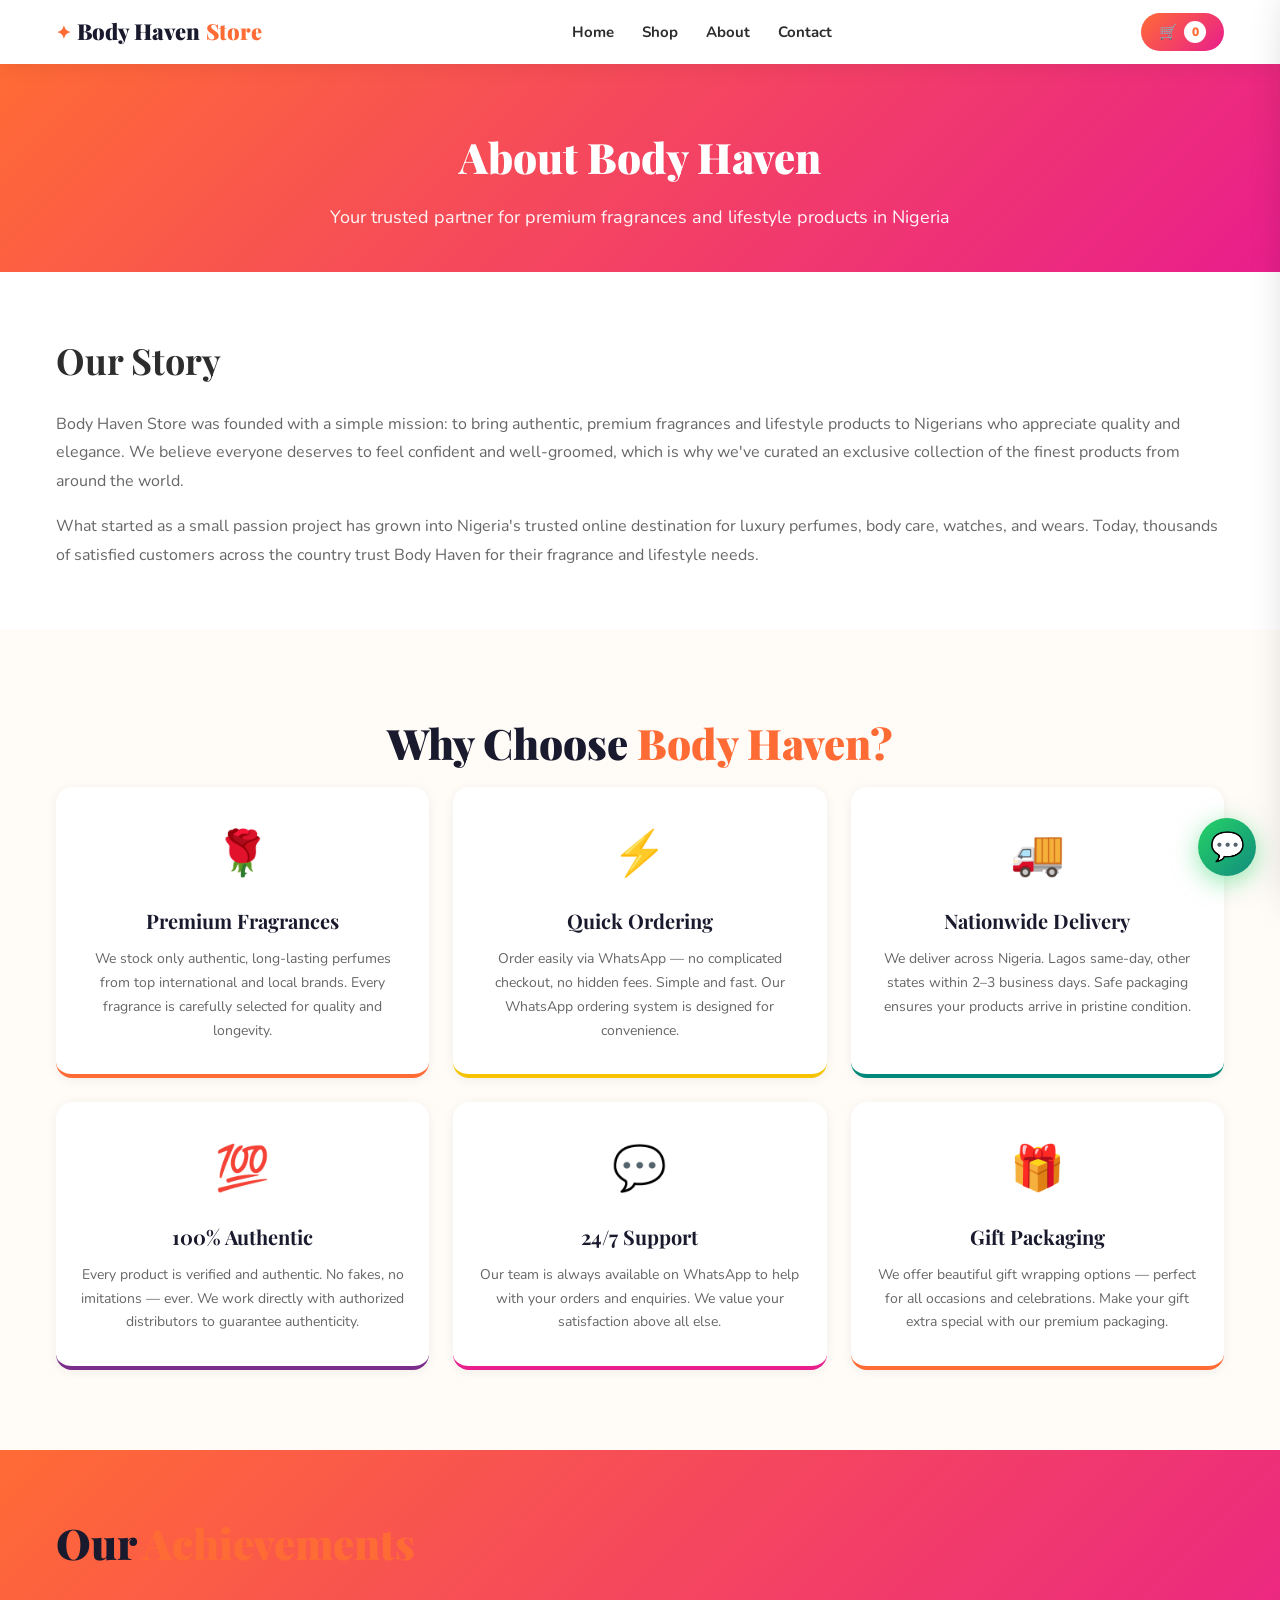
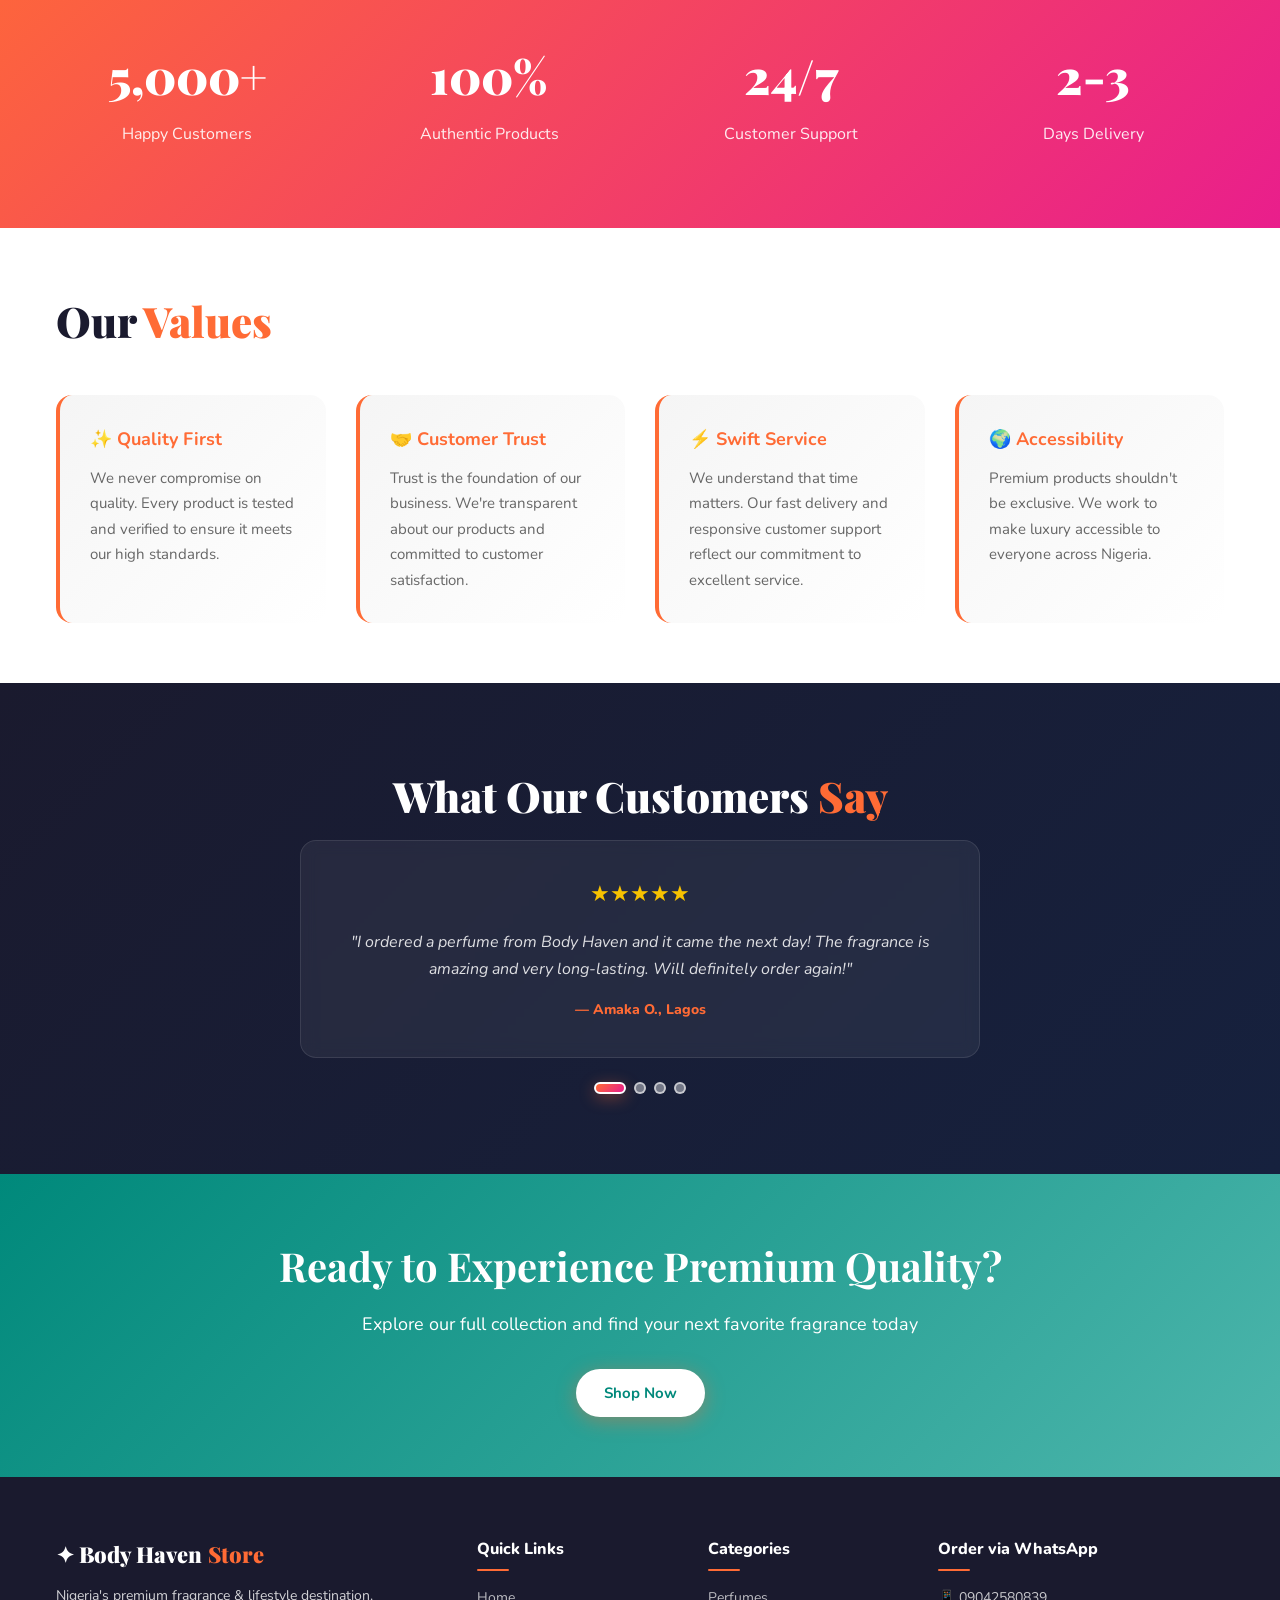
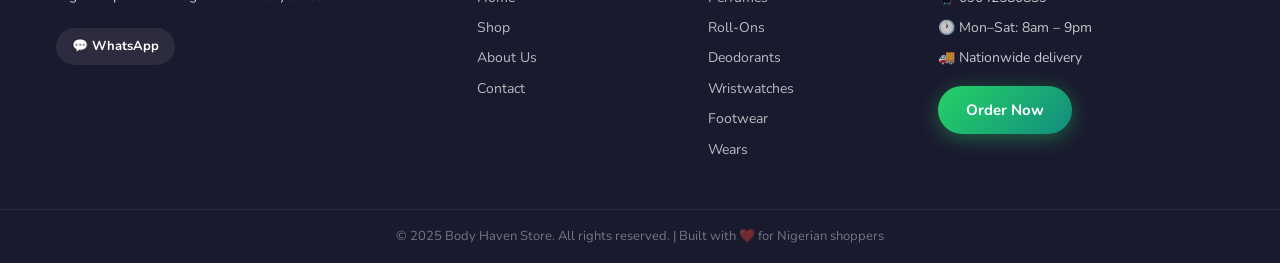
==== about.html @ f3b3071e "Updates" ====
<!DOCTYPE html>
<html lang="en">
<head>
  <meta charset="UTF-8" />
  <meta name="viewport" content="width=device-width, initial-scale=1.0" />
  <title>About Body Haven Store</title>
  <meta name="description" content="Learn about Body Haven Store and why we're Nigeria's leading premium fragrance & lifestyle destination." />
  <link rel="stylesheet" href="style.css" />
  <link rel="preconnect" href="https://fonts.googleapis.com" />
  <link href="https://fonts.googleapis.com/css2?family=Playfair+Display:ital,wght@0,700;0,900;1,700&family=Nunito:wght@400;600;700;800&display=swap" rel="stylesheet" />
</head>
<body>

  <!-- ===== NAVBAR ===== -->
  <header class="navbar" id="navbar">
    <div class="nav-inner">
      <a href="index.html" class="logo">
        <span class="logo-icon">✦</span> Body Haven <span class="logo-accent">Store</span>
      </a>
      <nav class="nav-links" id="navLinks">
        <a href="index.html">Home</a>
        <a href="shop.html">Shop</a>
        <a href="about.html">About</a>
        <a href="contact.html">Contact</a>
      </nav>
      <div class="nav-actions">
        <button class="cart-btn" id="cartBtn" aria-label="Open cart">
          🛒 <span class="cart-count" id="cartCount">0</span>
        </button>
        <button class="hamburger" id="hamburger" aria-label="Toggle menu">
          <span></span><span></span><span></span>
        </button>
      </div>
    </div>
  </header>

  <!-- ===== PAGE HEADER ===== -->
  <section class="page-header">
    <div class="container">
      <h1>About Body Haven</h1>
      <p>Your trusted partner for premium fragrances and lifestyle products in Nigeria</p>
    </div>
  </section>

  <!-- ===== ABOUT HERO ===== -->
  <section class="about-hero">
    <div class="container">
      <div class="about-content">
        <h2>Our Story</h2>
        <p>Body Haven Store was founded with a simple mission: to bring authentic, premium fragrances and lifestyle products to Nigerians who appreciate quality and elegance. We believe everyone deserves to feel confident and well-groomed, which is why we've curated an exclusive collection of the finest products from around the world.</p>
        <p>What started as a small passion project has grown into Nigeria's trusted online destination for luxury perfumes, body care, watches, and wears. Today, thousands of satisfied customers across the country trust Body Haven for their fragrance and lifestyle needs.</p>
      </div>
    </div>
  </section>

  <!-- ===== WHY CHOOSE US ===== -->
  <section class="why-section">
    <div class="container">
      <h2 class="section-title">Why Choose <span>Body Haven?</span></h2>
      <div class="why-grid">
        <div class="why-card">
          <div class="why-icon">🌹</div>
          <h3>Premium Fragrances</h3>
          <p>We stock only authentic, long-lasting perfumes from top international and local brands. Every fragrance is carefully selected for quality and longevity.</p>
        </div>
        <div class="why-card">
          <div class="why-icon">⚡</div>
          <h3>Quick Ordering</h3>
          <p>Order easily via WhatsApp — no complicated checkout, no hidden fees. Simple and fast. Our WhatsApp ordering system is designed for convenience.</p>
        </div>
        <div class="why-card">
          <div class="why-icon">🚚</div>
          <h3>Nationwide Delivery</h3>
          <p>We deliver across Nigeria. Lagos same-day, other states within 2–3 business days. Safe packaging ensures your products arrive in pristine condition.</p>
        </div>
        <div class="why-card">
          <div class="why-icon">💯</div>
          <h3>100% Authentic</h3>
          <p>Every product is verified and authentic. No fakes, no imitations — ever. We work directly with authorized distributors to guarantee authenticity.</p>
        </div>
        <div class="why-card">
          <div class="why-icon">💬</div>
          <h3>24/7 Support</h3>
          <p>Our team is always available on WhatsApp to help with your orders and enquiries. We value your satisfaction above all else.</p>
        </div>
        <div class="why-card">
          <div class="why-icon">🎁</div>
          <h3>Gift Packaging</h3>
          <p>We offer beautiful gift wrapping options — perfect for all occasions and celebrations. Make your gift extra special with our premium packaging.</p>
        </div>
      </div>
    </div>
  </section>

  <!-- ===== ACHIEVEMENTS ===== -->
  <section class="achievements-section">
    <div class="container">
      <h2 class="section-title">Our <span>Achievements</span></h2>
      <div class="achievements-grid">
        <div class="achievement-card">
          <div class="achievement-number">5,000+</div>
          <div class="achievement-label">Happy Customers</div>
        </div>
        <div class="achievement-card">
          <div class="achievement-number">100%</div>
          <div class="achievement-label">Authentic Products</div>
        </div>
        <div class="achievement-card">
          <div class="achievement-number">24/7</div>
          <div class="achievement-label">Customer Support</div>
        </div>
        <div class="achievement-card">
          <div class="achievement-number">2-3</div>
          <div class="achievement-label">Days Delivery</div>
        </div>
      </div>
    </div>
  </section>

  <!-- ===== OUR VALUES ===== -->
  <section class="values-section">
    <div class="container">
      <h2 class="section-title">Our <span>Values</span></h2>
      <div class="values-grid">
        <div class="value-card">
          <h3>✨ Quality First</h3>
          <p>We never compromise on quality. Every product is tested and verified to ensure it meets our high standards.</p>
        </div>
        <div class="value-card">
          <h3>🤝 Customer Trust</h3>
          <p>Trust is the foundation of our business. We're transparent about our products and committed to customer satisfaction.</p>
        </div>
        <div class="value-card">
          <h3>⚡ Swift Service</h3>
          <p>We understand that time matters. Our fast delivery and responsive customer support reflect our commitment to excellent service.</p>
        </div>
        <div class="value-card">
          <h3>🌍 Accessibility</h3>
          <p>Premium products shouldn't be exclusive. We work to make luxury accessible to everyone across Nigeria.</p>
        </div>
      </div>
    </div>
  </section>

  <!-- ===== TESTIMONIALS ===== -->
  <section class="testimonials-section">
    <div class="container">
      <h2 class="section-title">What Our Customers <span>Say</span></h2>
      <div class="testimonials-slider" id="testimonialsSlider">
        <div class="testimonial-card active">
          <div class="stars">★★★★★</div>
          <p>"I ordered a perfume from Body Haven and it came the next day! The fragrance is amazing and very long-lasting. Will definitely order again!"</p>
          <div class="customer">— Amaka O., Lagos</div>
        </div>
        <div class="testimonial-card">
          <div class="stars">★★★★★</div>
          <p>"Best online perfume store I've found in Nigeria. Their WhatsApp ordering is so easy and the customer service is top notch!"</p>
          <div class="customer">— Chukwuemeka B., Abuja</div>
        </div>
        <div class="testimonial-card">
          <div class="stars">★★★★☆</div>
          <p>"Bought a wristwatch and a roll-on combo. Everything was packaged beautifully and smelled incredible. My wife was so happy!"</p>
          <div class="customer">— Ibrahim K., Kano</div>
        </div>
        <div class="testimonial-card">
          <div class="stars">★★★★★</div>
          <p>"Genuine products, fast delivery, and great prices. Body Haven is now my go-to store for all my fragrance needs!"</p>
          <div class="customer">— Ngozi A., Port Harcourt</div>
        </div>
      </div>
      <div class="testi-dots" id="testiDots"></div>
    </div>
  </section>

  <!-- ===== CTA SECTION ===== -->
  <section class="cta-section">
    <div class="container">
      <h2>Ready to Experience Premium Quality?</h2>
      <p>Explore our full collection and find your next favorite fragrance today</p>
      <a href="shop.html" class="btn btn-primary">Shop Now</a>
    </div>
  </section>

  <!-- ===== FOOTER ===== -->
  <footer class="footer">
    <div class="footer-inner">
      <div class="footer-brand">
        <div class="logo">✦ Body Haven <span class="logo-accent">Store</span></div>
        <p>Nigeria's premium fragrance & lifestyle destination.</p>
        <div class="social-links">
          <a href="https://wa.me/2349042580839" target="_blank" class="social-btn">💬 WhatsApp</a>
        </div>
      </div>
      <div class="footer-links">
        <h4>Quick Links</h4>
        <a href="index.html">Home</a>
        <a href="shop.html">Shop</a>
        <a href="about.html">About Us</a>
        <a href="contact.html">Contact</a>
      </div>
      <div class="footer-links">
        <h4>Categories</h4>
        <a href="shop.html#perfume">Perfumes</a>
        <a href="shop.html#rollon">Roll-Ons</a>
        <a href="shop.html#deodorant">Deodorants</a>
        <a href="shop.html#watch">Wristwatches</a>
        <a href="shop.html#footwear">Footwear</a>
        <a href="shop.html#underwear">Wears</a>
      </div>
      <div class="footer-contact">
        <h4>Order via WhatsApp</h4>
        <p>📱 09042580839</p>
        <p>🕐 Mon–Sat: 8am – 9pm</p>
        <p>🚚 Nationwide delivery</p>
        <a href="https://wa.me/2349042580839" target="_blank" class="btn btn-whatsapp mt-8">Order Now</a>
      </div>
    </div>
    <div class="footer-bottom">
      <p>© 2025 Body Haven Store. All rights reserved. | Built with ❤️ for Nigerian shoppers</p>
    </div>
  </footer>

  <!-- ===== CART SIDEBAR ===== -->
  <div class="cart-overlay" id="cartOverlay" onclick="closeCart()"></div>
  <aside class="cart-sidebar" id="cartSidebar">
    <div class="cart-header">
      <h2>🛒 Your Cart</h2>
      <button class="close-cart" onclick="closeCart()">✕</button>
    </div>
    <div class="cart-items" id="cartItems">
      <div class="cart-empty" id="cartEmpty">
        <div class="empty-icon">🛒</div>
        <p>Your cart is empty</p>
        <a href="shop.html" onclick="closeCart()">Start shopping</a>
      </div>
    </div>
    <div class="cart-footer" id="cartFooter" style="display:none">
      <div class="cart-total">
        <span>Total:</span>
        <span id="cartTotal">₦0</span>
      </div>
      <button class="btn btn-whatsapp btn-full" onclick="checkoutWhatsApp()">
        Checkout via WhatsApp 💬
      </button>
      <button class="btn btn-outline btn-full mt-8" onclick="clearCart()">Clear Cart</button>
    </div>
  </aside>

  <!-- ===== PRODUCT MODAL ===== -->
  <div class="modal-overlay" id="modalOverlay" onclick="closeModal()"></div>
  <div class="product-modal" id="productModal">
    <button class="close-modal" onclick="closeModal()">✕</button>
    <div class="modal-content" id="modalContent"></div>
  </div>

  <!-- ===== TOAST ===== -->
  <div class="toast" id="toast"></div>

  <!-- ===== FLOATING WHATSAPP ===== -->
  <a href="https://wa.me/2349042580839?text=Hello%20Body%20Haven%2C%20I%20want%20to%20place%20an%20order" class="float-wa" target="_blank" aria-label="Chat on WhatsApp">
    💬
  </a>

  <script src="app.js"></script>
</body>
</html>
---- style.css ----
/* ======================================================
   BODY HAVEN STORE — style.css
   Bright, colorful, premium e-commerce theme
====================================================== */

/* ===== RESET & ROOT ===== */
*, *::before, *::after { box-sizing: border-box; margin: 0; padding: 0; }

:root {
  --orange: #ff6b35;
  --orange-light: #ff9a6c;
  --purple: #7b2d8b;
  --purple-light: #c86dd7;
  --teal: #00897b;
  --teal-light: #4db6ac;
  --gold: #f7c200;
  --pink: #e91e8c;
  --dark: #1a1a2e;
  --dark2: #16213e;
  --white: #ffffff;
  --offwhite: #fffbf7;
  --gray: #f5f5f5;
  --gray2: #e0e0e0;
  --text: #2d2d2d;
  --text-light: #666;
  --wa-green: #25d366;
  --wa-dark: #128c7e;
  --shadow: 0 4px 24px rgba(0,0,0,0.10);
  --shadow-lg: 0 8px 40px rgba(0,0,0,0.18);
  --radius: 16px;
  --radius-sm: 10px;
  --transition: 0.3s cubic-bezier(0.4, 0, 0.2, 1);
  --font-display: 'Playfair Display', serif;
  --font-body: 'Nunito', sans-serif;
}

html { scroll-behavior: smooth; }

body {
  font-family: var(--font-body);
  color: var(--text);
  background: var(--offwhite);
  overflow-x: hidden;
  line-height: 1.6;
}

img { max-width: 100%; height: auto; display: block; }
a { text-decoration: none; color: inherit; }
button { cursor: pointer; border: none; outline: none; font-family: var(--font-body); }
input, textarea { font-family: var(--font-body); }

.container {
  max-width: 1200px;
  margin: 0 auto;
  padding: 0 16px;
}

.mt-8 { margin-top: 8px; }

/* ===== BUTTONS ===== */
.btn {
  display: inline-flex;
  align-items: center;
  justify-content: center;
  gap: 8px;
  padding: 12px 28px;
  border-radius: 50px;
  font-weight: 700;
  font-size: 15px;
  transition: var(--transition);
  cursor: pointer;
  border: none;
  text-decoration: none;
  white-space: nowrap;
}

.btn-primary {
  background: linear-gradient(135deg, var(--orange), var(--pink));
  color: white;
  box-shadow: 0 4px 20px rgba(255,107,53,0.4);
}
.btn-primary:hover {
  transform: translateY(-2px);
  box-shadow: 0 8px 28px rgba(255,107,53,0.55);
}

.btn-light {
  background: white;
  color: var(--purple);
  box-shadow: 0 4px 20px rgba(0,0,0,0.15);
}
.btn-light:hover { transform: translateY(-2px); }

.btn-whatsapp {
  background: linear-gradient(135deg, var(--wa-green), var(--wa-dark));
  color: white;
  box-shadow: 0 4px 20px rgba(37,211,102,0.4);
}
.btn-whatsapp:hover {
  transform: translateY(-2px);
  box-shadow: 0 8px 28px rgba(37,211,102,0.55);
}

.btn-white {
  background: white;
  color: var(--orange);
  font-weight: 800;
}
.btn-white:hover { transform: translateY(-2px); box-shadow: var(--shadow); }

.btn-outline {
  background: transparent;
  border: 2px solid var(--orange);
  color: var(--orange);
}
.btn-outline:hover { background: var(--orange); color: white; }

.btn-lg { padding: 15px 35px; font-size: 17px; }
.btn-full { width: 100%; }


/* ===== NAVBAR ===== */
.navbar {
  position: fixed;
  top: 0; left: 0; right: 0;
  z-index: 1000;
  background: rgba(255,255,255,0.95);
  backdrop-filter: blur(12px);
  box-shadow: 0 2px 20px rgba(0,0,0,0.08);
  transition: var(--transition);
}

.nav-inner {
  max-width: 1200px;
  margin: 0 auto;
  padding: 0 16px;
  height: 64px;
  display: flex;
  align-items: center;
  justify-content: space-between;
  gap: 16px;
}

.logo {
  font-family: var(--font-display);
  font-size: 22px;
  font-weight: 900;
  color: var(--dark);
  display: flex;
  align-items: center;
  gap: 6px;
  white-space: nowrap;
}
.logo-icon { color: var(--orange); font-size: 18px; }
.logo-accent { color: var(--orange); }

.nav-links {
  display: flex;
  gap: 28px;
  align-items: center;
}
.nav-links a {
  font-weight: 700;
  color: var(--text);
  font-size: 15px;
  position: relative;
  transition: color var(--transition);
}
.nav-links a::after {
  content: '';
  position: absolute;
  bottom: -4px; left: 0;
  width: 0; height: 2px;
  background: var(--orange);
  border-radius: 2px;
  transition: width var(--transition);
}
.nav-links a:hover { color: var(--orange); }
.nav-links a:hover::after { width: 100%; }

.nav-actions {
  display: flex;
  align-items: center;
  gap: 12px;
}

.cart-btn {
  position: relative;
  background: linear-gradient(135deg, var(--orange), var(--pink));
  color: white;
  border: none;
  border-radius: 50px;
  padding: 8px 18px;
  font-size: 15px;
  font-weight: 700;
  cursor: pointer;
  display: flex;
  align-items: center;
  gap: 6px;
  transition: var(--transition);
}
.cart-btn:hover { transform: scale(1.05); }

.cart-count {
  background: white;
  color: var(--orange);
  border-radius: 50%;
  width: 22px; height: 22px;
  font-size: 12px;
  font-weight: 900;
  display: flex;
  align-items: center;
  justify-content: center;
}

.hamburger {
  display: none;
  flex-direction: column;
  gap: 5px;
  background: none;
  padding: 4px;
}
.hamburger span {
  display: block;
  width: 24px; height: 2.5px;
  background: var(--dark);
  border-radius: 4px;
  transition: var(--transition);
}
.hamburger.open span:nth-child(1) { transform: rotate(45deg) translate(5px, 5px); }
.hamburger.open span:nth-child(2) { opacity: 0; }
.hamburger.open span:nth-child(3) { transform: rotate(-45deg) translate(5px, -5px); }


/* ===== HERO SLIDESHOW ===== */
.hero {
  position: relative;
  height: 100vh;
  min-height: 500px;
  max-height: 900px;
  overflow: hidden;
  margin-top: 64px;
  background: var(--dark);
}

.slideshow {
  width: 100%; height: 100%;
  position: relative;
}

.slide {
  position: absolute;
  inset: 0;
  display: flex;
  align-items: center;
  justify-content: center;
  padding: 60px 40px;
  opacity: 0;
  transform: scale(1.05);
  transition: all 0.9s cubic-bezier(0.35, 0, 0.25, 1);
  pointer-events: none;
  background-position: center;
  background-size: cover;
  background-repeat: no-repeat;
}
.slide.active {
  opacity: 1;
  transform: scale(1);
  pointer-events: all;
}
.slide.leaving {
  opacity: 0;
  transform: scale(0.95);
}

.slide-overlay {
  position: absolute;
  inset: 0;
  background: linear-gradient(135deg, rgba(0,0,0,0.65) 0%, rgba(0,0,0,0.45) 40%, rgba(0,0,0,0.35) 100%);
  backdrop-filter: blur(2px);
  pointer-events: none;
}

.slide-content {
  flex: 1;
  z-index: 2;
  position: relative;
  text-align: center;
  max-width: 700px;
  animation: slideInContentFull 0.9s cubic-bezier(0.35, 0, 0.25, 1) 0.15s backwards;
}

@keyframes slideInContentFull {
  from {
    opacity: 0;
    transform: translateY(30px);
  }
  to {
    opacity: 1;
    transform: translateY(0);
  }
}

.slide-badge {
  display: inline-block;
  background: linear-gradient(135deg, rgba(255,255,255,0.18) 0%, rgba(255,255,255,0.08) 100%);
  backdrop-filter: blur(16px);
  -webkit-backdrop-filter: blur(16px);
  color: white;
  font-weight: 800;
  font-size: 13px;
  padding: 10px 22px;
  border-radius: 50px;
  margin-bottom: 24px;
  border: 1.5px solid rgba(255,255,255,0.35);
  letter-spacing: 1.2px;
  text-transform: uppercase;
  animation: badgePulseFull 3.5s ease-in-out infinite;
}

@keyframes badgePulseFull {
  0%, 100% { transform: scale(1); opacity: 1; }
  50% { transform: scale(1.08); opacity: 0.95; }
}

.slide-content h1 {
  font-family: var(--font-display);
  font-size: clamp(42px, 8vw, 80px);
  font-weight: 900;
  color: white;
  line-height: 1.1;
  margin-bottom: 24px;
  text-shadow: 0 6px 30px rgba(0,0,0,0.5), 0 2px 8px rgba(0,0,0,0.3);
  letter-spacing: -1.5px;
}
.slide-content h1 em {
  font-style: italic;
  background: linear-gradient(135deg, #ff6b35, #ff9a6c, #ffd166);
  -webkit-background-clip: text;
  -webkit-text-fill-color: transparent;
  background-clip: text;
  filter: drop-shadow(0 2px 4px rgba(255,107,53,0.3));
}

.slide-content p {
  font-size: clamp(16px, 2.5vw, 24px);
  color: rgba(255,255,255,0.95);
  margin-bottom: 40px;
  font-weight: 500;
  line-height: 1.8;
  text-shadow: 0 3px 15px rgba(0,0,0,0.35);
  max-width: 600px;
  margin-left: auto;
  margin-right: auto;
}

.slide-visual {
  display: none;
}

.slide-image {
  display: none;
}

/* Illustrated bottles */
.perfume-illustration, .rollon-illustration, .lifestyle-illustration {
  position: relative;
  width: 280px;
  height: 280px;
  display: none;
}

.bottle {
  position: absolute;
  border-radius: 12px 12px 8px 8px;
  box-shadow: 0 12px 40px rgba(0,0,0,0.2);
  animation: float 3s ease-in-out infinite;
}
.bottle.b1 {
  width: 60px; height: 120px;
  background: linear-gradient(180deg, #c86dd7, #7b2d8b);
  bottom: 40px; left: 60px;
  animation-delay: 0s;
  border-radius: 30px 30px 10px 10px;
}
.bottle.b2 {
  width: 50px; height: 100px;
  background: linear-gradient(180deg, #f7c200, #ff6b35);
  bottom: 55px; left: 130px;
  animation-delay: 0.4s;
  border-radius: 25px 25px 8px 8px;
}
.bottle.b3 {
  width: 45px; height: 90px;
  background: linear-gradient(180deg, #4db6ac, #00897b);
  bottom: 60px; left: 195px;
  animation-delay: 0.8s;
  border-radius: 22px 22px 8px 8px;
}

.rollon {
  position: absolute;
  border-radius: 50px;
  box-shadow: 0 12px 40px rgba(0,0,0,0.2);
  animation: float 3s ease-in-out infinite;
}
.rollon.r1 {
  width: 40px; height: 110px;
  background: linear-gradient(180deg, #ff9a6c, #ff6b35);
  bottom: 60px; left: 90px;
  border-radius: 20px 20px 8px 8px;
}
.rollon.r2 {
  width: 36px; height: 100px;
  background: linear-gradient(180deg, #e040fb, #7b2d8b);
  bottom: 70px; left: 150px;
  animation-delay: 0.5s;
  border-radius: 18px 18px 8px 8px;
}

.watch-shape {
  position: absolute;
  width: 80px; height: 80px;
  border-radius: 50%;
  background: linear-gradient(135deg, #f7c200, #ff6b35);
  border: 6px solid rgba(255,255,255,0.4);
  bottom: 80px; left: 80px;
  box-shadow: 0 12px 40px rgba(0,0,0,0.2);
  animation: float 3s ease-in-out infinite;
}
.shoe-shape {
  position: absolute;
  width: 110px; height: 50px;
  background: linear-gradient(135deg, #00897b, #4db6ac);
  border-radius: 50px 50px 30px 10px;
  bottom: 80px; left: 160px;
  box-shadow: 0 12px 40px rgba(0,0,0,0.2);
  animation: float 3s ease-in-out infinite;
  animation-delay: 0.6s;
}

.sparkle {
  position: absolute;
  font-size: 22px;
  opacity: 0.6;
  animation: twinkle 2s ease-in-out infinite;
  color: var(--gold);
}
.sparkle.s1 { top: 30px; left: 30px; animation-delay: 0s; }
.sparkle.s2 { top: 20px; right: 40px; animation-delay: 0.6s; }
.sparkle.s3 { bottom: 30px; right: 30px; animation-delay: 1.2s; }

@keyframes float {
  0%, 100% { transform: translateY(0); }
  50% { transform: translateY(-14px); }
}
@keyframes twinkle {
  0%, 100% { opacity: 0.3; transform: scale(1); }
  50% { opacity: 0.9; transform: scale(1.3); }
}

.slide-arrow {
  position: absolute;
  top: 50%; transform: translateY(-50%);
  z-index: 10;
  background: linear-gradient(135deg, rgba(255,255,255,0.95), rgba(255,255,255,0.8));
  backdrop-filter: blur(12px);
  -webkit-backdrop-filter: blur(12px);
  border: 1.5px solid rgba(255,255,255,0.4);
  width: 52px; height: 52px;
  border-radius: 50%;
  font-size: 22px;
  color: var(--dark);
  cursor: pointer;
  transition: all 0.3s cubic-bezier(0.35, 0, 0.25, 1);
  display: flex;
  align-items: center;
  justify-content: center;
  box-shadow: 0 8px 32px rgba(0,0,0,0.15);
}
.slide-arrow:hover { 
  background: linear-gradient(135deg, var(--orange), var(--pink));
  color: white;
  transform: translateY(-50%) scale(1.15);
  box-shadow: 0 12px 40px rgba(255,107,53,0.35);
  border-color: transparent;
}
.slide-prev { left: 24px; }
.slide-next { right: 24px; }

.slide-dots {
  position: absolute;
  bottom: 28px; left: 50%;
  transform: translateX(-50%);
  display: flex; gap: 10px;
  z-index: 10;
}
.dot {
  width: 12px; height: 12px;
  border-radius: 50%;
  background: rgba(255,255,255,0.4);
  cursor: pointer;
  transition: all 0.3s cubic-bezier(0.35, 0, 0.25, 1);
  border: 2px solid rgba(255,255,255,0.6);
  backdrop-filter: blur(8px);
}
.dot:hover {
  background: rgba(255,255,255,0.7);
  transform: scale(1.1);
}
.dot.active {
  background: linear-gradient(135deg, var(--orange), var(--pink));
  border-color: white;
  width: 32px;
  border-radius: 12px;
  box-shadow: 0 4px 16px rgba(255,107,53,0.4);
}


/* ===== TRUST STRIP ===== */
.trust-strip {
  background: linear-gradient(135deg, var(--dark), var(--dark2));
  display: flex;
  flex-wrap: wrap;
  justify-content: center;
  gap: 0;
  overflow: hidden;
}
.trust-item {
  color: white;
  font-weight: 700;
  font-size: 13px;
  padding: 12px 20px;
  display: flex;
  align-items: center;
  gap: 8px;
  border-right: 1px solid rgba(255,255,255,0.1);
}
.trust-item:last-child { border-right: none; }


/* ===== SECTION TITLES ===== */
.section-title {
  font-family: var(--font-display);
  font-size: clamp(28px, 4vw, 42px);
  font-weight: 900;
  color: var(--dark);
  margin-bottom: 10px;
}
.section-title span { color: var(--orange); }

.section-sub {
  color: var(--text-light);
  font-size: 16px;
  margin-bottom: 40px;
  font-weight: 600;
}


/* ===== CATEGORIES ===== */
.categories-section {
  padding: 70px 0 60px;
  background: var(--offwhite);
}
.categories-section .container { text-align: center; }

.categories-grid {
  display: grid;
  grid-template-columns: repeat(6, 1fr);
  gap: 16px;
  margin-top: 10px;
}

.cat-card {
  background: white;
  border-radius: var(--radius);
  padding: 24px 12px 20px;
  text-align: center;
  cursor: pointer;
  transition: var(--transition);
  box-shadow: 0 2px 12px rgba(0,0,0,0.07);
  border: 2px solid transparent;
  position: relative;
  overflow: hidden;
}
.cat-card::before {
  content: '';
  position: absolute;
  inset: 0;
  opacity: 0;
  transition: var(--transition);
}
.cat-card:hover {
  transform: translateY(-6px);
  box-shadow: var(--shadow-lg);
}

.cat-perfume::before { background: linear-gradient(135deg, rgba(255,107,53,0.08), rgba(233,30,140,0.08)); }
.cat-perfume:hover { border-color: var(--orange); }
.cat-perfume:hover::before { opacity: 1; }

.cat-rollon::before { background: linear-gradient(135deg, rgba(123,45,139,0.08), rgba(200,109,215,0.08)); }
.cat-rollon:hover { border-color: var(--purple); }
.cat-rollon:hover::before { opacity: 1; }

.cat-deodorant::before { background: linear-gradient(135deg, rgba(0,137,123,0.08), rgba(77,182,172,0.08)); }
.cat-deodorant:hover { border-color: var(--teal); }
.cat-deodorant:hover::before { opacity: 1; }

.cat-watch::before { background: linear-gradient(135deg, rgba(247,194,0,0.08), rgba(255,107,53,0.08)); }
.cat-watch:hover { border-color: var(--gold); }
.cat-watch:hover::before { opacity: 1; }

.cat-footwear::before { background: linear-gradient(135deg, rgba(233,30,140,0.08), rgba(123,45,139,0.08)); }
.cat-footwear:hover { border-color: var(--pink); }
.cat-footwear:hover::before { opacity: 1; }

.cat-underwear::before { background: linear-gradient(135deg, rgba(0,137,123,0.08), rgba(77,182,172,0.08)); }
.cat-underwear:hover { border-color: var(--teal); }
.cat-underwear:hover::before { opacity: 1; }

.cat-icon {
  font-size: 36px;
  margin-bottom: 10px;
  display: none;
}

.cat-image {
  width: 100%;
  height: 140px;
  object-fit: cover;
  border-radius: 10px;
  margin-bottom: 14px;
}
.cat-label {
  font-weight: 800;
  font-size: 13px;
  color: var(--dark);
}
.cat-count {
  font-size: 11px;
  color: var(--text-light);
  margin-top: 4px;
}


/* ===== FEATURED BANNER ===== */
.featured-banner {
  background: linear-gradient(135deg, var(--orange) 0%, var(--pink) 50%, var(--purple) 100%);
  padding: 50px 16px;
  text-align: center;
  position: relative;
  overflow: hidden;
}
.featured-banner::before {
  content: '✦ ✦ ✦ ✦ ✦ ✦ ✦ ✦ ✦ ✦';
  position: absolute;
  top: 10px; left: 0; right: 0;
  font-size: 20px;
  color: rgba(255,255,255,0.15);
  letter-spacing: 24px;
}
.banner-content h2 {
  font-family: var(--font-display);
  font-size: clamp(26px, 4vw, 40px);
  color: white;
  font-weight: 900;
  margin-bottom: 10px;
}
.banner-content p {
  color: rgba(255,255,255,0.85);
  font-size: 17px;
  margin-bottom: 24px;
  font-weight: 600;
}


/* ===== PRODUCTS SECTION ===== */
.products-section {
  padding: 70px 0;
  background: var(--gray);
}
.products-section .container { text-align: center; }

.filter-bar {
  display: flex;
  flex-wrap: wrap;
  gap: 10px;
  justify-content: center;
  margin-bottom: 36px;
}

.filter-btn {
  padding: 9px 22px;
  border-radius: 50px;
  font-weight: 700;
  font-size: 14px;
  background: white;
  color: var(--text);
  border: 2px solid var(--gray2);
  cursor: pointer;
  transition: var(--transition);
}
.filter-btn:hover, .filter-btn.active {
  background: var(--orange);
  color: white;
  border-color: var(--orange);
  transform: translateY(-2px);
  box-shadow: 0 4px 16px rgba(255,107,53,0.3);
}

.products-grid {
  display: grid;
  grid-template-columns: repeat(auto-fill, minmax(240px, 1fr));
  gap: 24px;
  text-align: left;
}

.product-card {
  background: white;
  border-radius: var(--radius);
  overflow: hidden;
  box-shadow: 0 2px 12px rgba(0,0,0,0.07);
  transition: var(--transition);
  cursor: pointer;
  position: relative;
}
.product-card:hover {
  transform: translateY(-6px);
  box-shadow: var(--shadow-lg);
}

.product-badge {
  position: absolute;
  top: 12px; left: 12px;
  background: linear-gradient(135deg, var(--orange), var(--pink));
  color: white;
  font-size: 11px;
  font-weight: 800;
  padding: 4px 12px;
  border-radius: 50px;
  z-index: 2;
  text-transform: uppercase;
  letter-spacing: 0.5px;
}

.product-img {
  width: 100%;
  height: 200px;
  display: flex;
  align-items: center;
  justify-content: center;
  font-size: 70px;
  position: relative;
  overflow: hidden;
  transition: var(--transition);
  background: var(--gray);
}

.product-image {
  width: 100%;
  height: 100%;
  object-fit: cover;
  transition: var(--transition);
}

.product-card:hover .product-img { transform: scale(1.04); }
.product-card:hover .product-image { transform: scale(1.05); }

.product-body {
  padding: 16px;
}
.product-cat {
  font-size: 11px;
  font-weight: 800;
  text-transform: uppercase;
  letter-spacing: 1px;
  color: var(--orange);
  margin-bottom: 6px;
}
.product-name {
  font-family: var(--font-display);
  font-size: 17px;
  font-weight: 700;
  color: var(--dark);
  margin-bottom: 6px;
  line-height: 1.3;
}
.product-desc {
  font-size: 13px;
  color: var(--text-light);
  margin-bottom: 12px;
  line-height: 1.5;
}
.product-footer {
  display: flex;
  align-items: center;
  justify-content: space-between;
  gap: 8px;
}
.product-price {
  font-size: 20px;
  font-weight: 900;
  color: var(--dark);
}
.product-price .naira { color: var(--orange); }

.add-to-cart {
  background: linear-gradient(135deg, var(--orange), var(--pink));
  color: white;
  border: none;
  border-radius: 50px;
  padding: 9px 18px;
  font-size: 13px;
  font-weight: 700;
  cursor: pointer;
  transition: var(--transition);
  white-space: nowrap;
}
.add-to-cart:hover {
  transform: scale(1.05);
  box-shadow: 0 4px 16px rgba(255,107,53,0.4);
}


/* ===== GALLERY STRIP ===== */
.gallery-strip {
  overflow: hidden;
  padding: 0;
  background: white;
  border-top: 3px solid var(--gray2);
  border-bottom: 3px solid var(--gray2);
}
.gallery-track {
  display: flex;
  gap: 0;
  animation: scrollGallery 22s linear infinite;
  width: max-content;
}
.gallery-track:hover { animation-play-state: paused; }

.gallery-item {
  width: 220px;
  height: 140px;
  flex-shrink: 0;
  display: flex;
  align-items: flex-end;
  padding: 16px;
  font-weight: 800;
  font-size: 14px;
  color: white;
  position: relative;
  overflow: hidden;
}

.g1 { background: linear-gradient(135deg, #ff6b35, #f7c200); }
.g2 { background: linear-gradient(135deg, #7b2d8b, #e040fb); }
.g3 { background: linear-gradient(135deg, #00897b, #4db6ac); }
.g4 { background: linear-gradient(135deg, #1a1a2e, #7b2d8b); }
.g5 { background: linear-gradient(135deg, #e91e8c, #ff6b35); }
.g6 { background: linear-gradient(135deg, #00897b, #1a1a2e); }

.gallery-item span {
  background: rgba(0,0,0,0.35);
  backdrop-filter: blur(4px);
  padding: 5px 12px;
  border-radius: 50px;
}

@keyframes scrollGallery {
  0% { transform: translateX(0); }
  100% { transform: translateX(-50%); }
}


/* ===== WHY SECTION ===== */
.why-section {
  padding: 80px 0;
  background: var(--offwhite);
}
.why-section .container { text-align: center; }

.why-grid {
  display: grid;
  grid-template-columns: repeat(3, 1fr);
  gap: 24px;
  margin-top: 10px;
}

.why-card {
  background: white;
  border-radius: var(--radius);
  padding: 32px 24px;
  text-align: center;
  box-shadow: 0 2px 12px rgba(0,0,0,0.06);
  transition: var(--transition);
  border-bottom: 4px solid transparent;
}
.why-card:nth-child(1) { border-bottom-color: var(--orange); }
.why-card:nth-child(2) { border-bottom-color: var(--gold); }
.why-card:nth-child(3) { border-bottom-color: var(--teal); }
.why-card:nth-child(4) { border-bottom-color: var(--purple); }
.why-card:nth-child(5) { border-bottom-color: var(--pink); }
.why-card:nth-child(6) { border-bottom-color: var(--orange); }

.why-card:hover { transform: translateY(-6px); box-shadow: var(--shadow-lg); }

.why-icon {
  font-size: 44px;
  margin-bottom: 16px;
  display: block;
}
.why-card h3 {
  font-family: var(--font-display);
  font-size: 20px;
  font-weight: 700;
  color: var(--dark);
  margin-bottom: 10px;
}
.why-card p {
  font-size: 14px;
  color: var(--text-light);
  line-height: 1.7;
}


/* ===== TESTIMONIALS ===== */
.testimonials-section {
  padding: 80px 0;
  background: linear-gradient(135deg, var(--dark) 0%, var(--dark2) 100%);
}
.testimonials-section .section-title { color: white; }
.testimonials-section .container { text-align: center; }

.testimonials-slider {
  position: relative;
  max-width: 680px;
  margin: 0 auto 24px;
  min-height: 180px;
}

.testimonial-card {
  background: rgba(255,255,255,0.06);
  border: 1px solid rgba(255,255,255,0.1);
  border-radius: var(--radius);
  padding: 36px 32px;
  display: none;
  backdrop-filter: blur(8px);
  transition: var(--transition);
}
.testimonial-card.active { display: block; animation: fadeIn 0.5s ease; }

@keyframes fadeIn { from { opacity: 0; transform: translateY(10px); } to { opacity: 1; transform: translateY(0); } }

.stars {
  font-size: 22px;
  color: var(--gold);
  margin-bottom: 16px;
}
.testimonial-card p {
  font-size: 16px;
  color: rgba(255,255,255,0.85);
  line-height: 1.7;
  font-style: italic;
  margin-bottom: 16px;
}
.customer {
  font-weight: 800;
  color: var(--orange);
  font-size: 14px;
}

.testi-dots {
  display: flex;
  gap: 8px;
  justify-content: center;
}


/* ===== CONTACT ===== */
.contact-section {
  padding: 80px 0;
  background: var(--offwhite);
}
.contact-section .container { text-align: center; }

.contact-grid {
  display: grid;
  grid-template-columns: 1fr 1fr;
  gap: 40px;
  text-align: left;
  margin-top: 10px;
}

.contact-info h3, .contact-form-wrap h3 {
  font-family: var(--font-display);
  font-size: 24px;
  font-weight: 700;
  color: var(--dark);
  margin-bottom: 12px;
}
.contact-info p { color: var(--text-light); font-size: 15px; margin-bottom: 20px; }
.contact-item {
  display: flex;
  align-items: center;
  gap: 12px;
  margin-bottom: 12px;
  font-size: 15px;
  font-weight: 600;
}
.contact-item a { color: var(--orange); font-weight: 700; }
.contact-item a:hover { text-decoration: underline; }

.contact-form {
  display: flex;
  flex-direction: column;
  gap: 14px;
  margin-top: 16px;
}
.contact-form input,
.contact-form textarea {
  padding: 14px 18px;
  border: 2px solid var(--gray2);
  border-radius: var(--radius-sm);
  font-size: 15px;
  transition: var(--transition);
  background: white;
  color: var(--text);
}
.contact-form input:focus,
.contact-form textarea:focus {
  outline: none;
  border-color: var(--orange);
  box-shadow: 0 0 0 3px rgba(255,107,53,0.12);
}
.contact-form textarea { resize: vertical; }


/* ===== FOOTER ===== */
.footer {
  background: var(--dark);
  color: rgba(255,255,255,0.8);
  padding: 60px 0 0;
}
.footer-inner {
  max-width: 1200px;
  margin: 0 auto;
  padding: 0 16px 40px;
  display: grid;
  grid-template-columns: 2fr 1fr 1fr 1.5fr;
  gap: 40px;
}
.footer-brand .logo { color: white; margin-bottom: 12px; }
.footer-brand p { font-size: 14px; line-height: 1.7; margin-bottom: 20px; }
.social-links { display: flex; gap: 10px; flex-wrap: wrap; }
.social-btn {
  background: rgba(255,255,255,0.08);
  color: white;
  padding: 8px 16px;
  border-radius: 50px;
  font-size: 13px;
  font-weight: 700;
  transition: var(--transition);
}
.social-btn:hover { background: var(--wa-green); }

.footer-links h4, .footer-contact h4 {
  color: white;
  font-size: 16px;
  font-weight: 800;
  margin-bottom: 16px;
  position: relative;
  padding-bottom: 8px;
}
.footer-links h4::after, .footer-contact h4::after {
  content: '';
  position: absolute;
  bottom: 0; left: 0;
  width: 32px; height: 2px;
  background: var(--orange);
  border-radius: 2px;
}
.footer-links { display: flex; flex-direction: column; }
.footer-links a {
  color: rgba(255,255,255,0.7);
  font-size: 14px;
  margin-bottom: 8px;
  transition: color var(--transition);
}
.footer-links a:hover { color: var(--orange); }

.footer-contact p { font-size: 14px; margin-bottom: 8px; color: rgba(255,255,255,0.75); }

.footer-bottom {
  border-top: 1px solid rgba(255,255,255,0.08);
  padding: 16px;
  text-align: center;
  font-size: 13px;
  color: rgba(255,255,255,0.4);
}


/* ===== CART SIDEBAR ===== */
.cart-overlay {
  position: fixed;
  inset: 0;
  background: rgba(0,0,0,0.55);
  z-index: 1100;
  opacity: 0;
  pointer-events: none;
  transition: opacity var(--transition);
}
.cart-overlay.show { opacity: 1; pointer-events: all; }

.cart-sidebar {
  position: fixed;
  top: 0; right: -400px;
  width: 380px;
  max-width: 95vw;
  height: 100vh;
  background: white;
  z-index: 1200;
  display: flex;
  flex-direction: column;
  box-shadow: -8px 0 40px rgba(0,0,0,0.2);
  transition: right 0.4s cubic-bezier(0.4, 0, 0.2, 1);
}
.cart-sidebar.open { right: 0; }

.cart-header {
  padding: 20px 20px 16px;
  border-bottom: 2px solid var(--gray2);
  display: flex;
  align-items: center;
  justify-content: space-between;
  background: linear-gradient(135deg, var(--orange), var(--pink));
  color: white;
}
.cart-header h2 { font-size: 20px; font-weight: 800; color: white; }
.close-cart {
  background: rgba(255,255,255,0.25);
  color: white;
  border: none;
  width: 34px; height: 34px;
  border-radius: 50%;
  font-size: 16px;
  cursor: pointer;
  display: flex;
  align-items: center;
  justify-content: center;
  transition: var(--transition);
}
.close-cart:hover { background: rgba(255,255,255,0.4); }

.cart-items {
  flex: 1;
  overflow-y: auto;
  padding: 16px;
  display: flex;
  flex-direction: column;
  gap: 12px;
}

.cart-empty {
  display: flex;
  flex-direction: column;
  align-items: center;
  justify-content: center;
  height: 100%;
  gap: 12px;
  color: var(--text-light);
}
.empty-icon { font-size: 60px; opacity: 0.4; }
.cart-empty p { font-size: 16px; font-weight: 600; }
.cart-empty a { color: var(--orange); font-weight: 700; }

.cart-item {
  display: flex;
  align-items: center;
  gap: 12px;
  background: var(--gray);
  border-radius: var(--radius-sm);
  padding: 12px;
  position: relative;
}
.cart-item-emoji { font-size: 36px; width: 50px; text-align: center; flex-shrink: 0; }
.cart-item-info { flex: 1; }
.cart-item-name { font-weight: 700; font-size: 14px; color: var(--dark); }
.cart-item-price { font-size: 15px; font-weight: 800; color: var(--orange); }
.cart-item-qty {
  display: flex; align-items: center; gap: 8px;
  margin-top: 6px;
}
.qty-btn {
  background: white;
  border: 2px solid var(--gray2);
  border-radius: 50%;
  width: 28px; height: 28px;
  font-size: 14px;
  font-weight: 700;
  cursor: pointer;
  display: flex; align-items: center; justify-content: center;
  transition: var(--transition);
  color: var(--dark);
}
.qty-btn:hover { border-color: var(--orange); color: var(--orange); }
.qty-display { font-weight: 800; font-size: 15px; min-width: 20px; text-align: center; }
.cart-item-remove {
  background: none;
  border: none;
  color: #ccc;
  font-size: 16px;
  cursor: pointer;
  padding: 4px;
  transition: color var(--transition);
  flex-shrink: 0;
}
.cart-item-remove:hover { color: #f44; }

.cart-footer {
  padding: 16px;
  border-top: 2px solid var(--gray2);
  background: var(--offwhite);
  display: flex;
  flex-direction: column;
  gap: 10px;
}
.cart-total {
  display: flex;
  justify-content: space-between;
  align-items: center;
  font-size: 18px;
  font-weight: 800;
  color: var(--dark);
}
#cartTotal { color: var(--orange); font-size: 22px; }


/* ===== PRODUCT MODAL ===== */
.modal-overlay {
  position: fixed; inset: 0;
  background: rgba(0,0,0,0.6);
  z-index: 1300;
  opacity: 0;
  pointer-events: none;
  transition: opacity var(--transition);
}
.modal-overlay.show { opacity: 1; pointer-events: all; }

.product-modal {
  position: fixed;
  top: 50%; left: 50%;
  transform: translate(-50%, -50%) scale(0.85);
  z-index: 1400;
  background: white;
  border-radius: 20px;
  width: 90%;
  max-width: 540px;
  max-height: 90vh;
  overflow-y: auto;
  padding: 32px;
  box-shadow: 0 20px 80px rgba(0,0,0,0.3);
  opacity: 0;
  pointer-events: none;
  transition: all 0.35s cubic-bezier(0.4, 0, 0.2, 1);
}
.product-modal.show {
  opacity: 1;
  pointer-events: all;
  transform: translate(-50%, -50%) scale(1);
}
.close-modal {
  position: absolute; top: 16px; right: 16px;
  background: var(--gray);
  border: none;
  width: 36px; height: 36px;
  border-radius: 50%;
  font-size: 16px;
  cursor: pointer;
  display: flex; align-items: center; justify-content: center;
  transition: var(--transition);
}
.close-modal:hover { background: #f44; color: white; }

.modal-emoji { 
  font-size: 90px; 
  text-align: center; 
  margin-bottom: 16px;
  display: none;
}

.modal-image { 
  width: 100%;
  height: 300px;
  object-fit: cover;
  border-radius: var(--radius);
  margin-bottom: 20px;
}
.modal-cat {
  font-size: 11px; font-weight: 800; text-transform: uppercase;
  letter-spacing: 1px; color: var(--orange); margin-bottom: 6px;
}
.modal-name {
  font-family: var(--font-display);
  font-size: 26px; font-weight: 700;
  color: var(--dark); margin-bottom: 10px;
}
.modal-desc {
  font-size: 15px; color: var(--text-light);
  line-height: 1.7; margin-bottom: 16px;
}
.modal-price {
  font-size: 28px; font-weight: 900;
  color: var(--dark); margin-bottom: 20px;
}
.modal-price span { color: var(--orange); }
.modal-actions { display: flex; gap: 12px; flex-wrap: wrap; }
.modal-actions .btn { flex: 1; min-width: 140px; }


/* ===== TOAST ===== */
.toast {
  position: fixed;
  bottom: 80px; left: 50%;
  transform: translateX(-50%) translateY(30px);
  background: linear-gradient(135deg, var(--dark), var(--dark2));
  color: white;
  padding: 14px 28px;
  border-radius: 50px;
  font-weight: 700;
  font-size: 15px;
  z-index: 2000;
  opacity: 0;
  transition: all 0.4s cubic-bezier(0.4, 0, 0.2, 1);
  white-space: nowrap;
  box-shadow: var(--shadow-lg);
  pointer-events: none;
}
.toast.show {
  opacity: 1;
  transform: translateX(-50%) translateY(0);
}


/* ===== FLOATING WHATSAPP ===== */
.float-wa {
  position: fixed;
  bottom: 24px; right: 24px;
  width: 58px; height: 58px;
  border-radius: 50%;
  background: linear-gradient(135deg, var(--wa-green), var(--wa-dark));
  color: white;
  font-size: 28px;
  display: flex;
  align-items: center;
  justify-content: center;
  box-shadow: 0 6px 24px rgba(37,211,102,0.5);
  z-index: 999;
  transition: var(--transition);
  animation: pulse 2.5s ease-in-out infinite;
  text-decoration: none;
}
.float-wa:hover {
  transform: scale(1.12);
  box-shadow: 0 10px 32px rgba(37,211,102,0.65);
}
@keyframes pulse {
  0%, 100% { box-shadow: 0 6px 24px rgba(37,211,102,0.5); }
  50% { box-shadow: 0 6px 36px rgba(37,211,102,0.8), 0 0 0 10px rgba(37,211,102,0.1); }
}


/* ===== PAGE HEADER ===== */
.page-header {
  background: linear-gradient(135deg, var(--orange), var(--pink));
  color: white;
  padding: 60px 0 40px;
  text-align: center;
  margin-top: 64px;
}
.page-header h1 {
  font-family: var(--font-display);
  font-size: 42px;
  font-weight: 900;
  margin-bottom: 12px;
}
.page-header p {
  font-size: 18px;
  opacity: 0.95;
}


/* ===== FEATURED SECTION ===== */
.featured-section {
  padding: 60px 0;
  background: white;
}

.featured-grid {
  display: grid;
  grid-template-columns: repeat(2, 1fr);
  gap: 20px;
  text-align: left;
}

.featured-cta {
  text-align: center;
  margin-top: 40px;
}


/* ===== SPECIAL OFFER BANNER ===== */
.special-offer {
  background: linear-gradient(135deg, #ff6b35 0%, #f7c200 100%);
  color: white;
  padding: 60px 0;
  text-align: center;
  position: relative;
  overflow: hidden;
}
.special-offer::before {
  content: '';
  position: absolute;
  top: -50%;
  right: -10%;
  width: 400px;
  height: 400px;
  background: rgba(255, 255, 255, 0.1);
  border-radius: 50%;
  pointer-events: none;
}
.special-offer h2 {
  font-family: var(--font-display);
  font-size: 48px;
  margin-bottom: 16px;
  position: relative;
  z-index: 1;
}
.special-offer p {
  font-size: 18px;
  margin-bottom: 30px;
  position: relative;
  z-index: 1;
}


/* ===== NEWSLETTER SECTION ===== */
.newsletter-section {
  padding: 60px 0;
  background: linear-gradient(135deg, #f0f0f0, #e8e8e8);
}
.newsletter-box {
  background: white;
  padding: 48px 40px;
  border-radius: var(--radius);
  text-align: center;
  box-shadow: var(--shadow-lg);
}
.newsletter-box h2 {
  font-family: var(--font-display);
  font-size: 36px;
  margin-bottom: 12px;
}
.newsletter-box p {
  font-size: 16px;
  color: var(--text-light);
  margin-bottom: 30px;
}
.newsletter-form {
  display: flex;
  gap: 12px;
  max-width: 500px;
  margin: 0 auto;
  flex-wrap: wrap;
  justify-content: center;
}
.newsletter-form input {
  flex: 1;
  min-width: 200px;
  padding: 14px 20px;
  border: 1px solid var(--gray2);
  border-radius: 50px;
  font-size: 15px;
}
.newsletter-form input::placeholder {
  color: var(--text-light);
}
.newsletter-form .btn {
  white-space: nowrap;
  flex-shrink: 0;
}


/* ===== FAQ SECTION ===== */
.faq-section {
  padding: 60px 0;
  background: white;
}
.faq-grid {
  display: grid;
  grid-template-columns: repeat(auto-fit, minmax(320px, 1fr));
  gap: 20px;
  margin-top: 40px;
}
.faq-item {
  background: var(--gray);
  border-radius: var(--radius);
  overflow: hidden;
}
.faq-question {
  width: 100%;
  padding: 20px;
  background: white;
  border-bottom: 2px solid var(--gray2);
  display: flex;
  justify-content: space-between;
  align-items: center;
  font-weight: 600;
  font-size: 16px;
  cursor: pointer;
  transition: var(--transition);
}
.faq-question:hover {
  background: var(--gray);
  color: var(--orange);
}
.faq-question span:last-child {
  font-size: 24px;
  transition: var(--transition);
}
.faq-answer {
  padding: 20px;
  background: var(--gray);
  display: none;
  line-height: 1.8;
  color: var(--text-light);
}
.faq-answer p {
  margin: 0;
}
.faq-answer strong {
  color: var(--text);
}


/* ===== ACHIEVEMENTS SECTION ===== */
.achievements-section {
  padding: 60px 0;
  background: linear-gradient(135deg, var(--orange), var(--pink));
  color: white;
}
.achievements-grid {
  display: grid;
  grid-template-columns: repeat(auto-fit, minmax(200px, 1fr));
  gap: 40px;
  margin-top: 40px;
  text-align: center;
}
.achievement-card {
  padding: 20px;
}
.achievement-number {
  font-family: var(--font-display);
  font-size: 48px;
  font-weight: 900;
  display: block;
  margin-bottom: 8px;
}
.achievement-label {
  font-size: 16px;
  opacity: 0.9;
}


/* ===== VALUES SECTION ===== */
.values-section {
  padding: 60px 0;
  background: white;
}
.values-grid {
  display: grid;
  grid-template-columns: repeat(auto-fit, minmax(250px, 1fr));
  gap: 30px;
  margin-top: 40px;
}
.value-card {
  padding: 30px;
  background: linear-gradient(135deg, var(--gray), white);
  border-radius: var(--radius);
  border-left: 4px solid var(--orange);
}
.value-card h3 {
  font-size: 18px;
  margin-bottom: 12px;
  color: var(--orange);
}
.value-card p {
  color: var(--text-light);
  font-size: 15px;
  line-height: 1.7;
}


/* ===== ABOUT HERO ===== */
.about-hero {
  padding: 60px 0;
  background: white;
}
.about-content h2 {
  font-family: var(--font-display);
  font-size: 36px;
  margin-bottom: 20px;
}
.about-content p {
  font-size: 16px;
  line-height: 1.8;
  color: var(--text-light);
  margin-bottom: 16px;
}
.about-content p:last-child {
  margin-bottom: 0;
}


/* ===== CTA SECTION ===== */
.cta-section {
  background: linear-gradient(135deg, var(--teal), var(--teal-light));
  color: white;
  padding: 60px 0;
  text-align: center;
}
.cta-section h2 {
  font-family: var(--font-display);
  font-size: 40px;
  margin-bottom: 12px;
}
.cta-section p {
  font-size: 18px;
  margin-bottom: 30px;
}
.cta-section .btn {
  background: white;
  color: var(--teal);
  font-weight: 700;
}
.cta-section .btn:hover {
  transform: translateY(-3px);
  box-shadow: 0 12px 36px rgba(0, 0, 0, 0.2);
}


/* ===== SHOP LAYOUT ===== */
.shop-section {
  padding: 40px 0;
  background: white;
  min-height: 80vh;
}
.shop-layout {
  display: grid;
  grid-template-columns: 250px 1fr;
  gap: 30px;
}
.shop-sidebar {
  background: var(--gray);
  padding: 24px;
  border-radius: var(--radius);
  height: fit-content;
  top: 100px;
  position: sticky;
}
.filter-group {
  margin-bottom: 28px;
}
.filter-group:last-child {
  margin-bottom: 0;
}
.filter-group h3 {
  font-size: 16px;
  font-weight: 700;
  margin-bottom: 14px;
  color: var(--text);
}
.filter-options {
  display: flex;
  flex-direction: column;
  gap: 10px;
}
.filter-option {
  text-align: left;
  padding: 10px 14px;
  background: white;
  border: 1px solid var(--gray2);
  border-radius: var(--radius-sm);
  cursor: pointer;
  transition: var(--transition);
  font-size: 14px;
  font-weight: 500;
  color: var(--text-light);
}
.filter-option:hover,
.filter-option.active {
  background: var(--orange);
  color: white;
  border-color: var(--orange);
  transform: translateX(4px);
}
.filter-options label {
  display: flex;
  align-items: center;
  gap: 10px;
  padding: 10px 0;
  cursor: pointer;
  font-size: 14px;
  color: var(--text-light);
}
.filter-options input[type="checkbox"] {
  cursor: pointer;
  width: 16px;
  height: 16px;
}


.shop-main {
  display: flex;
  flex-direction: column;
  gap: 24px;
}
.shop-controls {
  display: flex;
  justify-content: space-between;
  align-items: center;
  padding: 20px;
  background: var(--gray);
  border-radius: var(--radius);
  flex-wrap: wrap;
  gap: 16px;
}
.product-count {
  font-size: 14px;
  color: var(--text-light);
  font-weight: 600;
}
.sort-select {
  padding: 8px 14px;
  border: 1px solid var(--gray2);
  border-radius: var(--radius-sm);
  font-size: 14px;
  cursor: pointer;
  background: white;
  transition: var(--transition);
}
.sort-select:hover,
.sort-select:focus {
  border-color: var(--orange);
  color: var(--orange);
}


/* ===== FORM STYLES ===== */
.contact-form {
  display: flex;
  flex-direction: column;
  gap: 16px;
}
.form-group {
  display: flex;
  flex-direction: column;
  gap: 8px;
}
.form-group label {
  font-weight: 600;
  font-size: 14px;
  color: var(--text);
}
.form-group input,
.form-group textarea,
.form-group select {
  padding: 12px 16px;
  border: 1px solid var(--gray2);
  border-radius: var(--radius-sm);
  font-size: 15px;
  transition: var(--transition);
}
.form-group input:focus,
.form-group textarea:focus,
.form-group select:focus {
  outline: none;
  border-color: var(--orange);
  box-shadow: 0 0 0 3px rgba(255, 107, 53, 0.1);
}


.btn-full {
  width: 100%;
}
.btn-lg {
  padding: 14px 32px;
  font-size: 16px;
}
.btn-outline {
  border: 2px solid var(--text-light);
  background: transparent;
  color: var(--text-light);
}
.btn-outline:hover {
  background: var(--gray);
  border-color: var(--text);
  color: var(--text);
}


/* ===== RESPONSIVE ===== */

/* Tablet */
@media (max-width: 1024px) {
  .hero { max-height: 700px; }
  .slide { padding: 50px 40px; }
  .slide-content { max-width: 600px; }
  .slide-content h1 { font-size: clamp(36px, 6vw, 64px); }
  .slide-content p { font-size: 18px; margin-bottom: 32px; }
  
  .categories-grid { grid-template-columns: repeat(3, 1fr); }
  .why-grid { grid-template-columns: repeat(2, 1fr); }
  .footer-inner { grid-template-columns: 1fr 1fr; gap: 30px; }
  .shop-layout { grid-template-columns: 200px 1fr; }
  .shop-sidebar { top: 80px; }
  .featured-grid { grid-template-columns: repeat(2, 1fr); gap: 18px; }
  .achievements-grid { grid-template-columns: repeat(2, 1fr); }
  .values-grid { grid-template-columns: repeat(2, 1fr); }
  .faq-grid { grid-template-columns: repeat(2, 1fr); }
}

/* Mobile large */
@media (max-width: 768px) {
  .nav-links {
    display: none;
    position: fixed;
    top: 64px; left: 0; right: 0;
    background: white;
    flex-direction: column;
    gap: 0;
    padding: 8px 0 16px;
    box-shadow: 0 8px 24px rgba(0,0,0,0.1);
    z-index: 999;
  }
  .nav-links.open { display: flex; }
  .nav-links a {
    padding: 14px 24px;
    border-bottom: 1px solid var(--gray2);
    width: 100%;
  }
  .nav-links a::after { display: none; }

  .hamburger { display: flex; }

  .hero { height: 70vh; min-height: 400px; max-height: 600px; }
  .slide { padding: 40px 24px; }
  .slide-overlay { background: linear-gradient(135deg, rgba(0,0,0,0.68) 0%, rgba(0,0,0,0.55) 100%); }
  .slide-content { max-width: 100%; text-align: center; }
  .slide-content h1 { font-size: clamp(32px, 6vw, 52px); margin-bottom: 18px; }
  .slide-content p { font-size: 16px; margin-bottom: 28px; }
  .slide-badge { font-size: 11px; padding: 8px 16px; margin-bottom: 18px; }
  .btn-primary { padding: 12px 24px; font-size: 14px; }
  .btn-light { padding: 12px 24px; font-size: 14px; }

  .categories-grid { grid-template-columns: repeat(3, 1fr); gap: 12px; }

  .contact-grid { grid-template-columns: 1fr; gap: 30px; }

  .why-grid { grid-template-columns: repeat(2, 1fr); }

  .footer-inner { grid-template-columns: 1fr 1fr; gap: 24px; }

  .products-grid { grid-template-columns: repeat(auto-fill, minmax(160px, 1fr)); gap: 14px; }
  .product-img { height: 150px; }
  .product-name { font-size: 14px; }
  .product-price { font-size: 16px; }
  .add-to-cart { padding: 7px 13px; font-size: 12px; }

  .featured-grid { grid-template-columns: repeat(2, 1fr); gap: 16px; }

  .shop-layout { grid-template-columns: 1fr; }
  .shop-sidebar { position: static; top: auto; margin-bottom: 24px; }

  .newsletter-form { flex-direction: column; }
  .newsletter-form input { width: 100%; }

  .faq-grid { grid-template-columns: 1fr; }

  .values-grid { grid-template-columns: 1fr; }

  .achievements-grid { grid-template-columns: repeat(2, 1fr); gap: 20px; }
  .achievement-number { font-size: 36px; }

  .page-header h1 { font-size: 32px; }

  .special-offer h2 { font-size: 32px; }

  .newsletter-box { padding: 36px 20px; }
  .newsletter-box h2 { font-size: 28px; }

  .contact-info, .contact-form-wrap { padding: 20px; }

  .form-group input,
  .form-group textarea,
  .form-group select { font-size: 16px; padding: 12px 14px; }
}

/* Mobile small */
@media (max-width: 480px) {
  .hero { height: 65vh; min-height: 350px; max-height: 500px; }
  .slide { padding: 30px 16px; }
  .slide-overlay { background: linear-gradient(135deg, rgba(0,0,0,0.70) 0%, rgba(0,0,0,0.60) 100%); }
  .slide-content h1 { font-size: clamp(28px, 5vw, 40px); margin-bottom: 16px; }
  .slide-content p { font-size: 14px; margin-bottom: 22px; line-height: 1.6; }
  .slide-badge { font-size: 10px; padding: 7px 14px; margin-bottom: 16px; }
  .btn-primary { padding: 11px 22px; font-size: 13px; }
  
  .categories-grid { grid-template-columns: repeat(2, 1fr); gap: 10px; }
  .why-grid { grid-template-columns: 1fr; }
  .footer-inner { grid-template-columns: 1fr; }
  .trust-strip { flex-direction: column; align-items: center; }
  .trust-item { border-right: none; border-bottom: 1px solid rgba(255,255,255,0.1); width: 100%; justify-content: center; }

  .filter-bar { gap: 6px; }
  .filter-btn { padding: 7px 14px; font-size: 12px; }

  .products-grid { grid-template-columns: repeat(2, 1fr); gap: 10px; }
  
  .featured-grid { grid-template-columns: repeat(2, 1fr); gap: 12px; }

  .float-wa { bottom: 16px; right: 16px; width: 52px; height: 52px; font-size: 24px; }

  .contact-info { text-align: center; }
  .contact-item { justify-content: center; }

  .page-header h1 { font-size: 26px; }
  .page-header p { font-size: 14px; }

  .special-offer h2 { font-size: 24px; }
  .special-offer p { font-size: 14px; }

  .newsletter-box { padding: 24px 16px; }
  .newsletter-box h2 { font-size: 22px; }
  .newsletter-box p { font-size: 14px; }
  .newsletter-form { gap: 10px; }

  .faq-question { padding: 16px; font-size: 14px; }
  .faq-answer { padding: 16px; font-size: 13px; }
  .faq-grid { grid-template-columns: 1fr; gap: 12px; }

  .values-grid { grid-template-columns: 1fr; gap: 20px; }
  .value-card { padding: 20px; }
  .value-card h3 { font-size: 16px; }

  .achievements-grid { grid-template-columns: 1fr; gap: 16px; }
  .achievement-number { font-size: 32px; }
  .achievement-label { font-size: 14px; }

  .about-content h2 { font-size: 28px; }
  .about-content p { font-size: 14px; }

  .cta-section h2 { font-size: 28px; }
  .cta-section p { font-size: 14px; }

  .modal-name { font-size: 22px; }
  .modal-price { font-size: 24px; }
  .modal-image { height: 250px; }

  .section-title { font-size: 28px; }
  .section-sub { font-size: 14px; }

  .shop-controls { flex-direction: column; }
  .product-count { font-size: 13px; }
  .sort-select { width: 100%; }

  .filter-option { padding: 8px 12px; font-size: 13px; }
  .form-group label { font-size: 13px; }
  .btn { padding: 12px 20px; font-size: 14px; }
  .btn-full { width: 100%; }
}

/* Very small */
@media (max-width: 360px) {
  .logo { font-size: 18px; }
  
  .hero { height: 60vh; min-height: 320px; }
  .slide { padding: 24px 12px; }
  .slide-overlay { background: linear-gradient(135deg, rgba(0,0,0,0.72) 0%, rgba(0,0,0,0.62) 100%); }
  .slide-content h1 { font-size: 24px; margin-bottom: 14px; }
  .slide-content p { font-size: 13px; margin-bottom: 18px; line-height: 1.5; }
  .slide-badge { font-size: 9px; padding: 6px 12px; margin-bottom: 14px; }
  .btn-primary { padding: 10px 18px; font-size: 12px; }
  
  .products-grid { grid-template-columns: 1fr; gap: 8px; }
  .featured-grid { grid-template-columns: 1fr; gap: 10px; }
  .categories-grid { grid-template-columns: 1fr; gap: 8px; }
  
  .section-title { font-size: 24px; }
  .section-sub { font-size: 13px; }
  
  .modal-image { height: 200px; }
  .modal-name { font-size: 20px; }
  
  .faq-question { padding: 14px; font-size: 13px; }
  .faq-answer { padding: 14px; font-size: 12px; }
  
  .achievements-grid { grid-template-columns: 1fr; }
  .achievement-number { font-size: 28px; }
  
  .values-grid { grid-template-columns: 1fr; gap: 16px; }
  .value-card { padding: 16px; }
  .value-card h3 { font-size: 15px; }
  
  .newsletter-box { padding: 20px 12px; }
  .newsletter-box h2 { font-size: 20px; }
  
  .form-group input,
  .form-group textarea,
  .form-group select { font-size: 16px; padding: 10px 12px; }
}
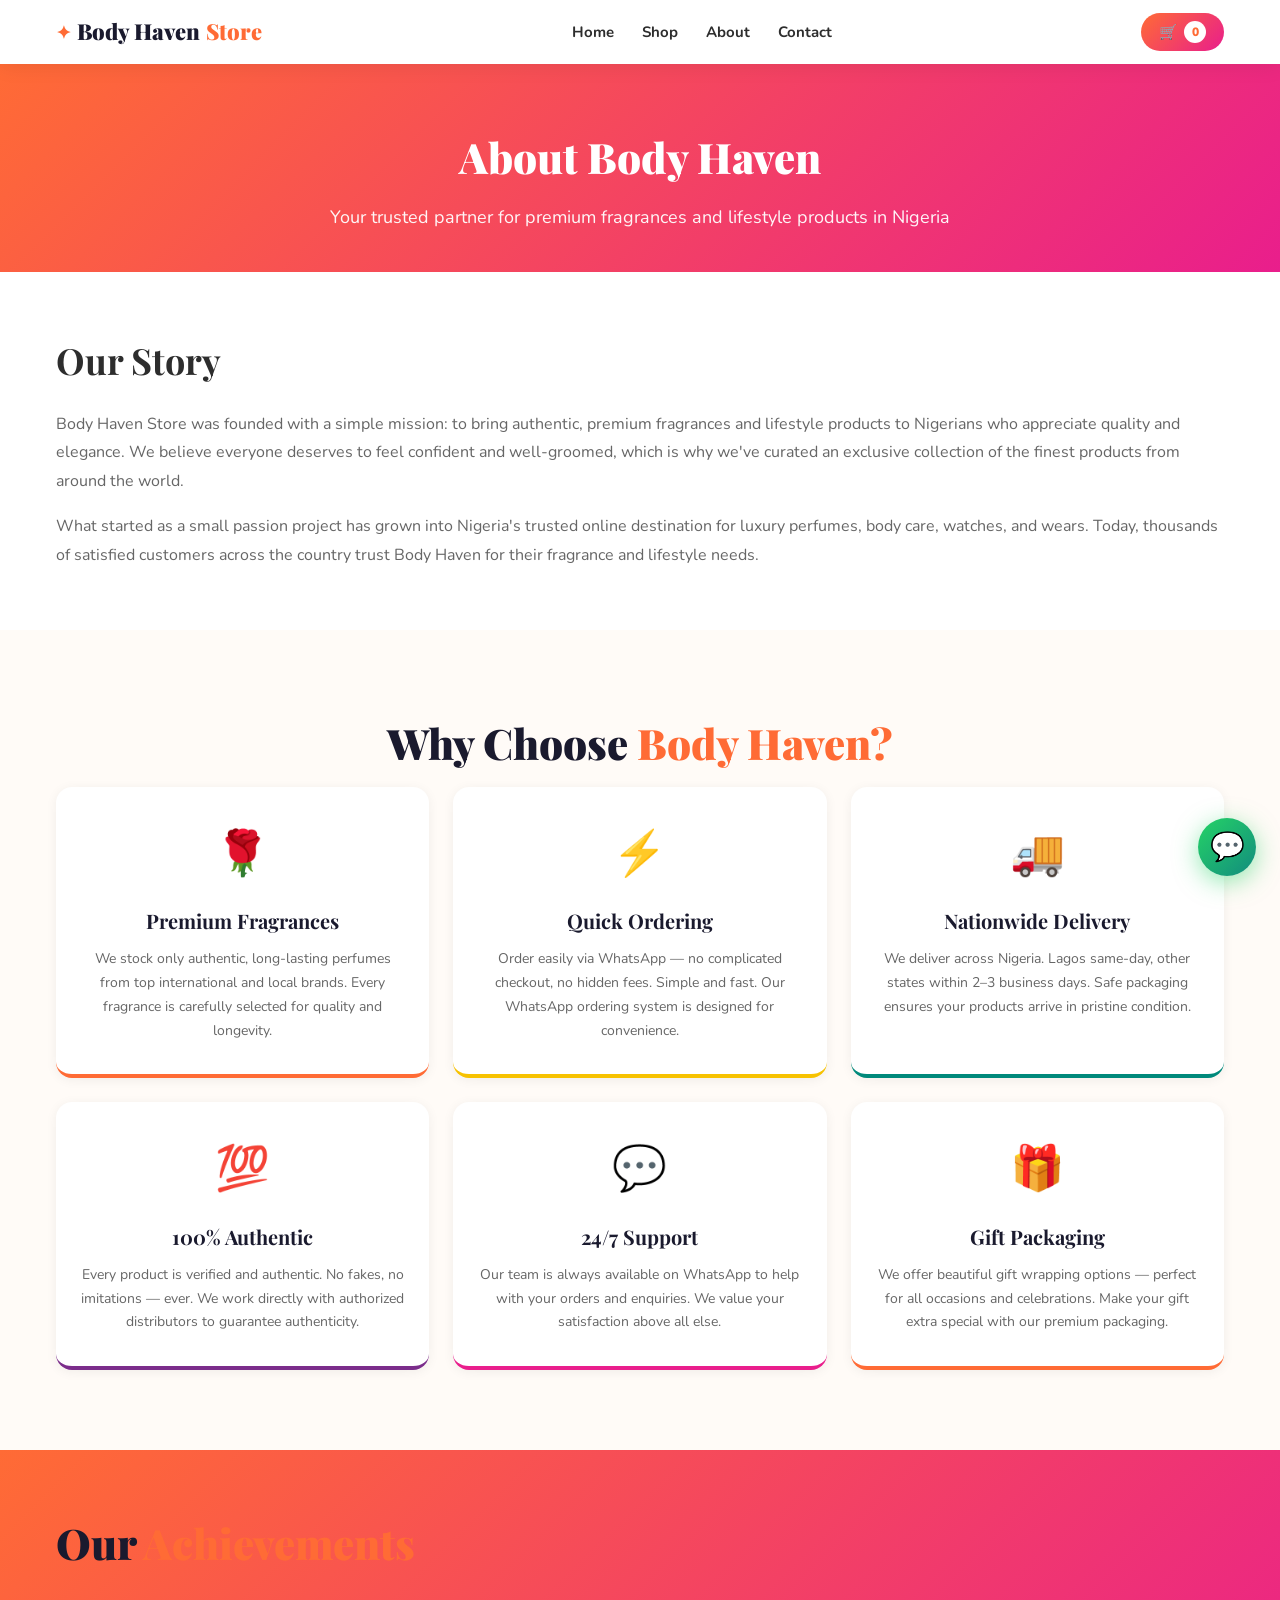
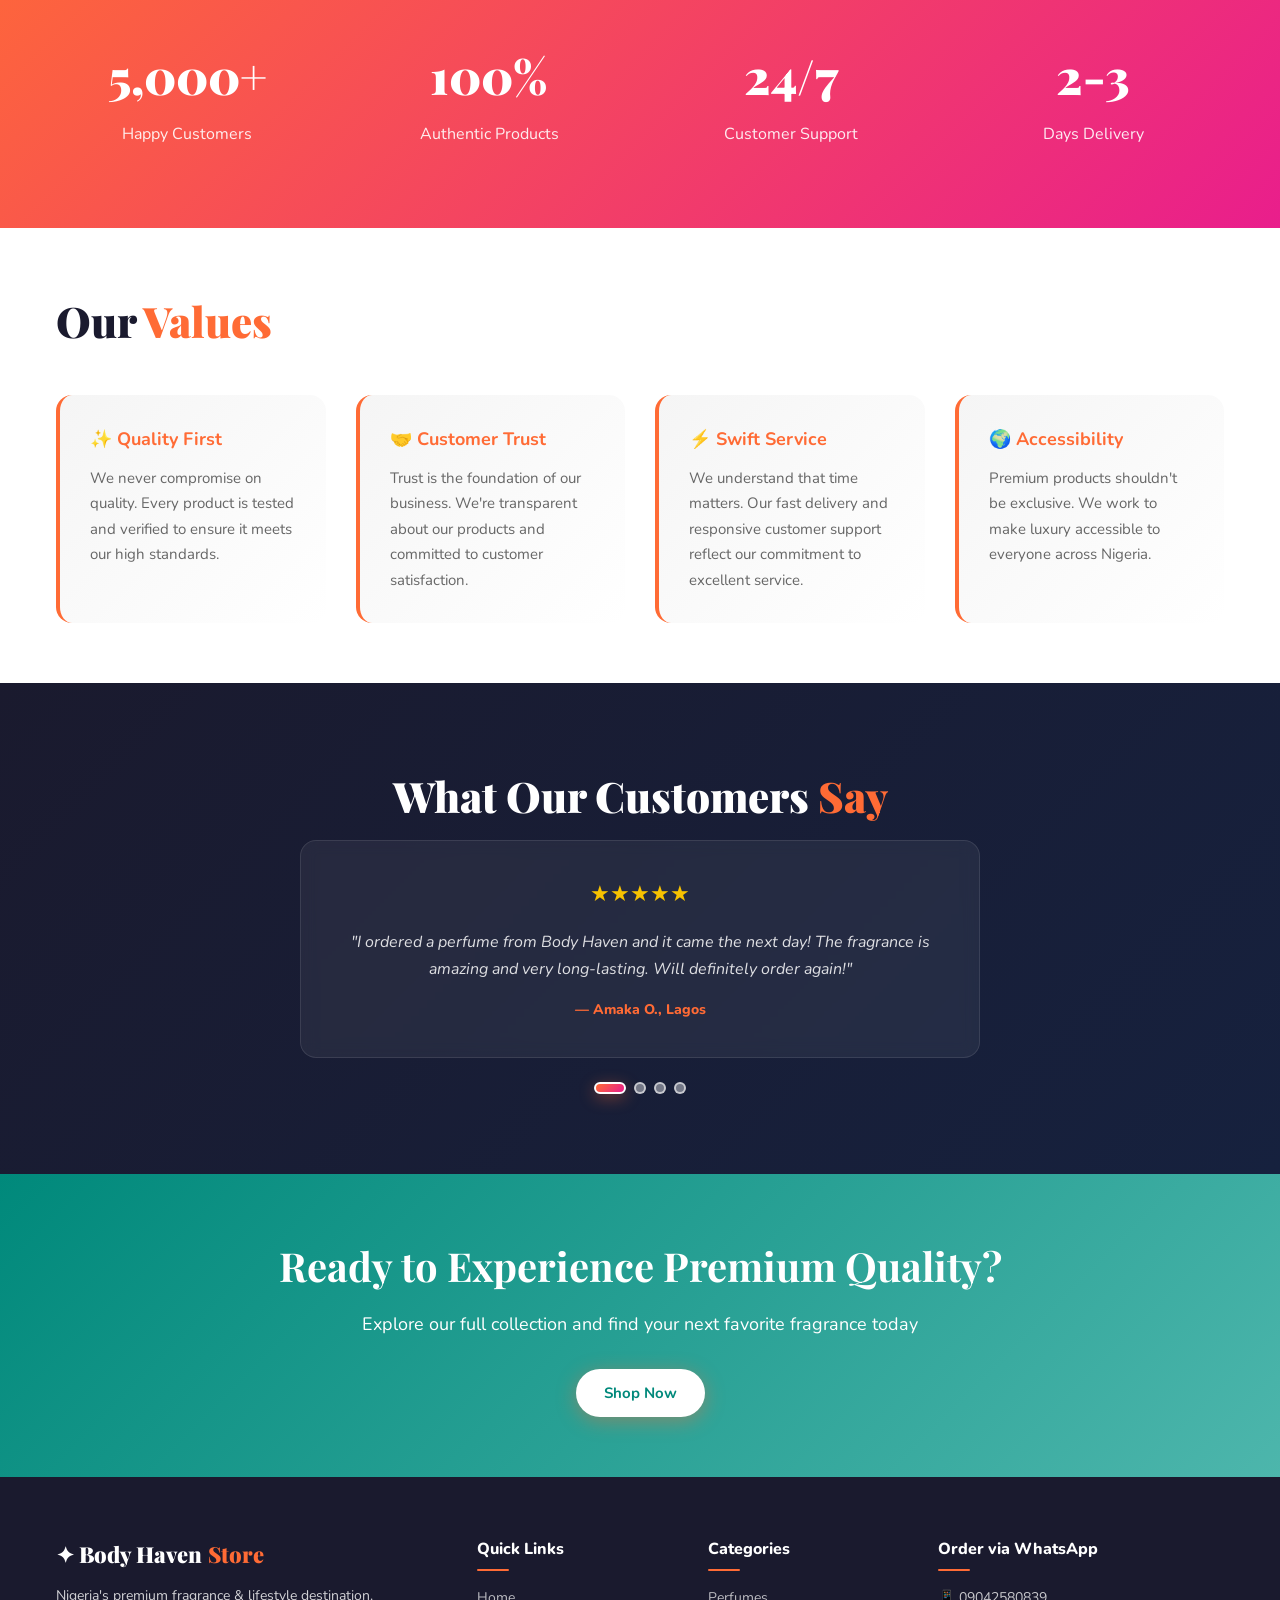
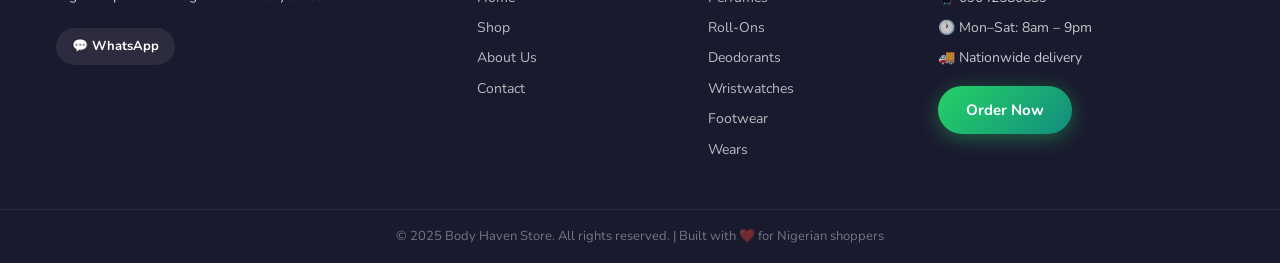
==== commit f8d2e9d0: "Update" ====
--- a/about.html
+++ b/about.html
@@ -24,7 +24,7 @@
         <a href="contact.html">Contact</a>
       </nav>
       <div class="nav-actions">
-        <button class="cart-btn" id="cartBtn" aria-label="Open cart">
+        <button type="button" class="cart-btn" id="cartBtn" aria-label="Open cart">
           🛒 <span class="cart-count" id="cartCount">0</span>
         </button>
         <button class="hamburger" id="hamburger" aria-label="Toggle menu">
--- a/style.css
+++ b/style.css
@@ -182,6 +182,8 @@
   display: flex;
   align-items: center;
   gap: 12px;
+  position: relative;
+  z-index: 1300;
 }
 
 .cart-btn {
@@ -1114,7 +1116,7 @@
 
 .cart-sidebar {
   position: fixed;
-  top: 0; right: -400px;
+  top: 0; right: -100%;
   width: 380px;
   max-width: 95vw;
   height: 100vh;
@@ -1183,10 +1185,12 @@
   padding: 12px;
   position: relative;
 }
+.cart-item-img { width: 72px; height: 72px; border-radius: 16px; object-fit: cover; flex-shrink: 0; box-shadow: 0 10px 20px rgba(0,0,0,0.08); }
 .cart-item-emoji { font-size: 36px; width: 50px; text-align: center; flex-shrink: 0; }
 .cart-item-info { flex: 1; }
 .cart-item-name { font-weight: 700; font-size: 14px; color: var(--dark); }
-.cart-item-price { font-size: 15px; font-weight: 800; color: var(--orange); }
+.cart-item-price { font-size: 15px; font-weight: 800; color: var(--orange); margin-top: 4px; }
+.cart-item-subtotal { font-size: 13px; color: var(--text-muted); margin-top: 4px; }
 .cart-item-qty {
   display: flex; align-items: center; gap: 8px;
   margin-top: 6px;
